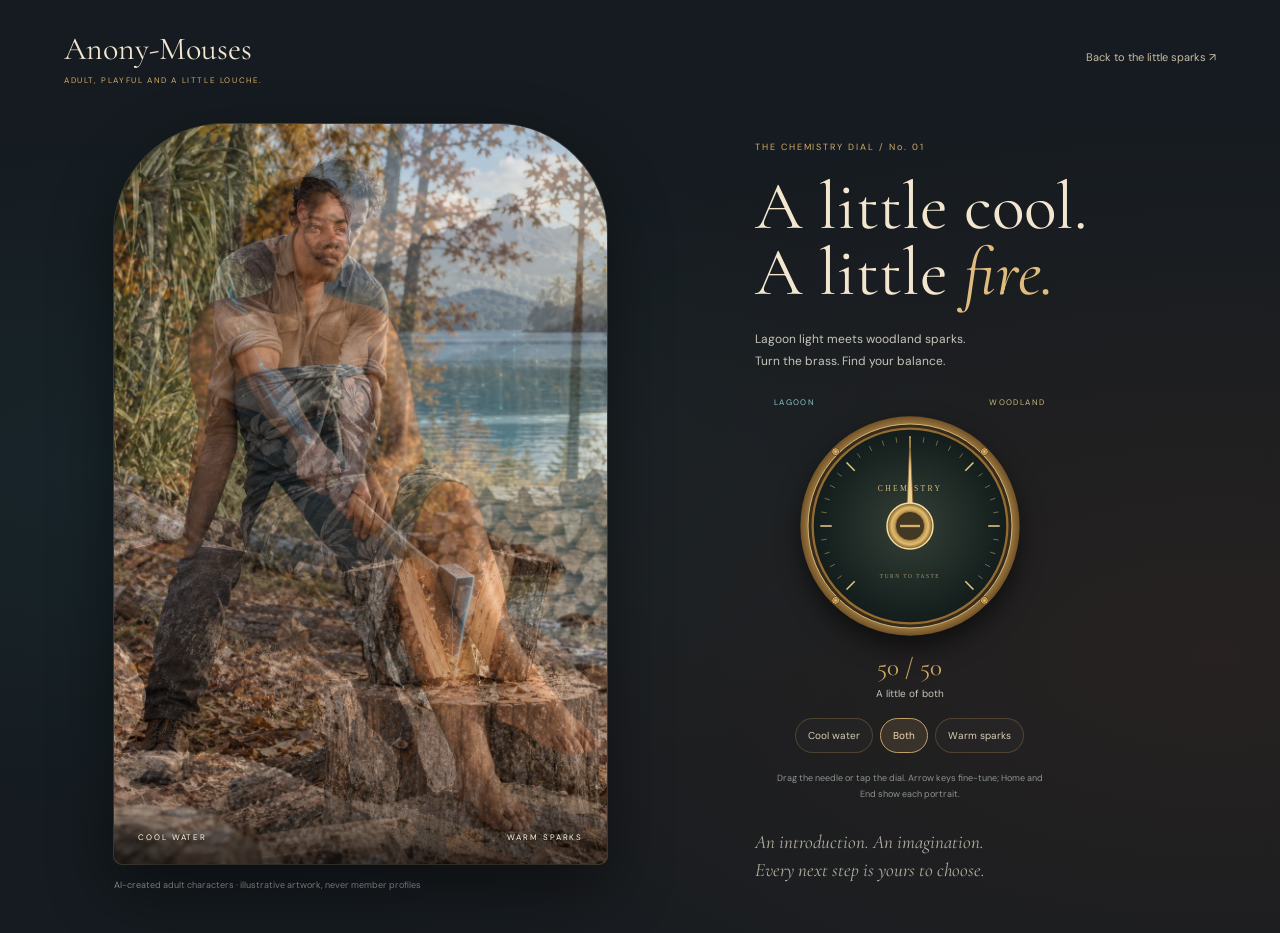
==== chemistry.html @ 714286c6 "Add interactive steampunk chemistry dial blending lagoon and cyber woodland artwork" ====
<!doctype html>
<html lang="en">
<head><meta charset="utf-8"><meta name="viewport" content="width=device-width,initial-scale=1"><meta name="theme-color" content="#151b20"><title>The chemistry dial — Anony-Mouses</title><meta name="description" content="Turn a brass dial to blend cool lagoon light and warm woodland sparks. An interactive artwork by Anony-Mouses."><link rel="stylesheet" href="chemistry.css?v=1"></head>
<body>
<header><a class="brand" href="index.html">Anony-Mouses<span>ADULT, PLAYFUL AND A LITTLE LOUCHE.</span></a><a class="back" href="index.html#explore">Back to the little sparks ↗</a></header>
<main>
<section class="art" aria-label="Interactive double exposure">
<div class="exposure" id="exposure" role="img" aria-label="An equal double exposure of a woman beside a Tahitian lagoon and a man splitting wood with a cyber-lit axe.">
<img class="portrait lagoon" src="assets/chemistry-lagoon.webp" alt="" width="1024" height="1536" fetchpriority="high">
<img class="portrait woodland" id="woodland" src="assets/chemistry-woodland.webp" alt="" width="1024" height="1536">
<div class="art-grain" aria-hidden="true"></div><div class="art-caption"><span>COOL WATER</span><span>WARM SPARKS</span></div>
</div>
<p class="image-note">AI-created adult characters · illustrative artwork, never member profiles</p>
</section>
<section class="controls" aria-labelledby="title"><p class="eyebrow">THE CHEMISTRY DIAL / No. 01</p><h1>A little cool.<br>A little <em>fire.</em></h1><p class="intro">Lagoon light meets woodland sparks.<br>Turn the brass. Find your balance.</p>
<div class="instrument">
<div class="instrument-label"><span>LAGOON</span><span>WOODLAND</span></div>
<div class="dial" id="dial" role="slider" aria-label="Portrait blend" aria-valuemin="0" aria-valuemax="100" aria-valuenow="50" aria-valuetext="50 percent lagoon, 50 percent woodland" tabindex="0">
<svg viewBox="0 0 300 300" aria-hidden="true"><defs><radialGradient id="brass"><stop stop-color="#e9ce86"/><stop offset=".55" stop-color="#ac7d36"/><stop offset=".8" stop-color="#dfbd70"/><stop offset="1" stop-color="#715025"/></radialGradient><radialGradient id="face"><stop stop-color="#344036"/><stop offset="1" stop-color="#121d1c"/></radialGradient></defs><circle cx="150" cy="150" r="143" fill="url(#brass)"/><circle cx="150" cy="150" r="133" fill="#372c1b" stroke="#eed494" stroke-width="1"/><circle cx="150" cy="150" r="127" fill="url(#face)" stroke="#956b32" stroke-width="3"/><g id="ticks"></g><text x="150" y="104" text-anchor="middle" class="dial-script">CHEMISTRY</text><text x="150" y="218" text-anchor="middle" class="dial-small">TURN TO TASTE</text><g id="needle"><path d="M145 150 L150 35 L155 150 Z" fill="#eed291" stroke="#8c622c"/><circle cx="150" cy="150" r="30" fill="url(#brass)" stroke="#f3dc9b" stroke-width="2"/><circle cx="150" cy="150" r="19" fill="#423824" stroke="#b68d47"/><path d="M137 150 H163" stroke="#d7b46c" stroke-width="3"/></g><g fill="url(#brass)" stroke="#684b26"><circle cx="53" cy="53" r="5"/><circle cx="247" cy="53" r="5"/><circle cx="53" cy="247" r="5"/><circle cx="247" cy="247" r="5"/></g></svg>
</div>
<output id="balance">50 / 50</output><p class="balance-label" id="blendName">A little of both</p>
<div class="presets" aria-label="Blend presets"><button type="button" data-blend="0">Cool water</button><button type="button" data-blend="50" aria-pressed="true">Both</button><button type="button" data-blend="100">Warm sparks</button></div>
<p class="hint" id="dialHelp">Drag the needle or tap the dial. Arrow keys fine-tune; Home and End show each portrait.</p>
</div>
<p class="footnote">An introduction. An imagination.<br>Every next step is yours to choose.</p>
</section>
</main><script src="chemistry.js?v=1"></script>
</body></html>
---- chemistry.css ----
@import url('https://fonts.googleapis.com/css2?family=Cormorant+Garamond:ital,wght@0,400;0,500;1,400&family=DM+Sans:wght@400;500;600&display=swap');
:root{color-scheme:dark;--ink:#151b20;--paper:#f2e6cf;--brass:#d2ac65;--mix:.5}*{box-sizing:border-box}body{margin:0;color:var(--paper);background:radial-gradient(ellipse at 12% 50%,#1d383d55,transparent 55%),radial-gradient(ellipse at 95% 70%,#56342344,transparent 60%),var(--ink);font-family:'DM Sans',sans-serif}a{color:inherit;text-decoration:none}header{max-width:1350px;margin:auto;padding:29px 5%;display:flex;align-items:center;justify-content:space-between;gap:20px}.brand{font:32px 'Cormorant Garamond',Georgia,serif;white-space:nowrap}.brand span{display:block;font:8px 'DM Sans',sans-serif;letter-spacing:.2em;color:var(--brass);margin-top:7px}.back{font-size:11px;color:#c8bca5}main{max-width:1230px;margin:0 auto;padding:10px 5% 32px;display:grid;grid-template-columns:minmax(0,1.15fr) minmax(290px,.85fr);gap:8%;align-items:center}.art{min-width:0}.exposure{aspect-ratio:2/3;position:relative;isolation:isolate;border-radius:110px 110px 8px 8px;overflow:hidden;box-shadow:0 25px 65px #0007,0 0 0 1px #d5b67444;background:#203237}.portrait{position:absolute;inset:0;width:100%;height:100%;object-fit:cover;display:block}.woodland{opacity:var(--mix)}.art-grain{position:absolute;inset:0;box-shadow:inset 0 -100px 80px -65px #000c;pointer-events:none}.art-caption{position:absolute;bottom:22px;left:24px;right:24px;display:flex;justify-content:space-between;font-size:8px;letter-spacing:.24em;color:#fff6dc;text-shadow:0 1px 6px #000}.image-note{font-size:9px;line-height:1.6;color:#9b9d97;margin-top:14px}.eyebrow{color:var(--brass);font-size:9px;letter-spacing:.22em;margin:0 0 20px}h1{font:clamp(43px,5.3vw,70px)/.98 'Cormorant Garamond',Georgia,serif;margin:0 0 22px;font-weight:400}h1 em{color:#dfbb7d;font-weight:400}.intro{font-size:12px;color:#c7c4b9;line-height:1.9;margin-bottom:24px}.instrument{max-width:310px;text-align:center}.instrument-label{display:flex;justify-content:space-between;font-size:8px;letter-spacing:.18em;color:#cbb680;margin:0 19px 4px}.instrument-label span:first-child{color:#8ac5ca}.dial{width:230px;margin:auto;touch-action:none;cursor:grab;border-radius:50%;filter:drop-shadow(0 12px 12px #0008);outline-offset:5px;user-select:none}.dial:active{cursor:grabbing}.dial:focus-visible{outline:2px solid #82d3d8}.dial svg{display:block;width:100%}.dial-script{fill:#d7bc80;font:10px Georgia,serif;letter-spacing:3px}.dial-small{fill:#a59972;font:7px Georgia,serif;letter-spacing:2px}#needle{transform:rotate(0deg);transform-origin:150px 150px}output{display:block;font:25px 'Cormorant Garamond',Georgia,serif;color:var(--brass);margin-top:11px}.balance-label{font-size:10px;color:#c7c4b9;margin:5px 0 18px}.presets{display:flex;gap:7px;justify-content:center}button{font:10px 'DM Sans',sans-serif;cursor:pointer;border:1px solid #ae88534d;border-radius:30px;padding:10px 12px;background:#ffffff05;color:#d8ccb3}button[aria-pressed=true]{background:#bb945c29;color:#f4dab0;border-color:#c1a06b}button:focus-visible{outline:2px solid #8acbd1;outline-offset:3px}.hint{font-size:9px;line-height:1.8;color:#8c948f;max-width:270px;margin:17px auto 0}.footnote{font:italic 19px/1.5 'Cormorant Garamond',Georgia,serif;color:#b2ad9f;margin:25px 0 0}@media(min-width:1000px){main{max-width:1180px}.exposure{max-height:calc(100vh - 160px);width:auto;max-width:100%;aspect-ratio:2/3}}@media(max-width:700px){header{padding:22px 6%}.brand{font-size:26px}.brand span{font-size:6px}.back{font-size:9px;max-width:90px;text-align:right;line-height:1.6}main{display:block;padding:8px 7% 35px}.exposure{border-radius:85px 85px 6px 6px;max-width:460px;margin:auto}.image-note{text-align:center}.controls{padding-top:27px;text-align:center}.instrument{margin:auto}h1{font-size:49px}.intro{margin-bottom:23px}.footnote{font-size:18px}.dial{width:215px}}@media(prefers-reduced-motion:reduce){*{scroll-behavior:auto!important}}
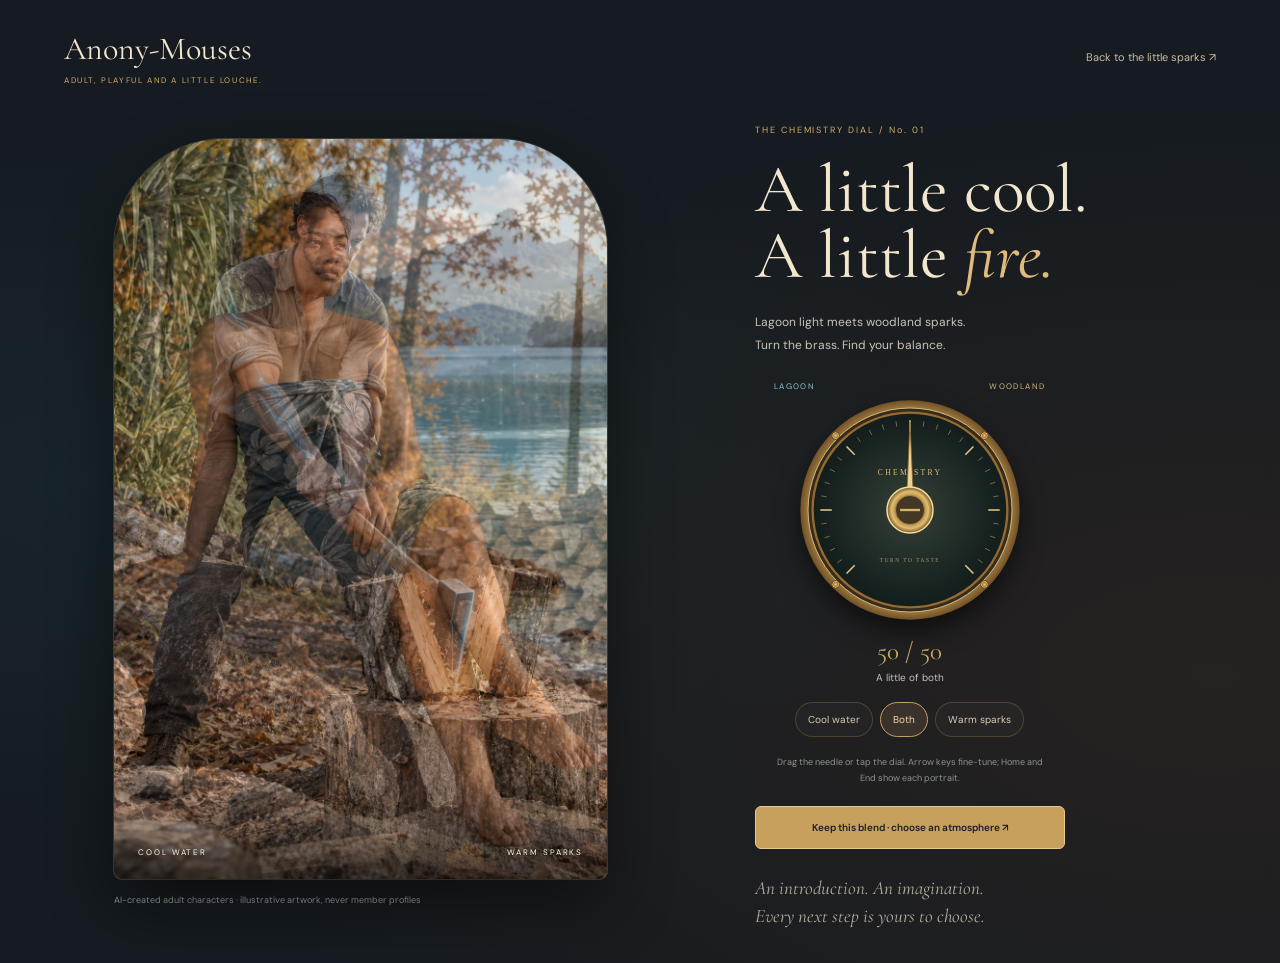
==== commit c117928b: "Add chosen atmospheres after portrait blending with gentle pink blue and pastel pulses" ====
--- a/chemistry.html
+++ b/chemistry.html
@@ -1,6 +1,6 @@
 <!doctype html>
 <html lang="en">
-<head><meta charset="utf-8"><meta name="viewport" content="width=device-width,initial-scale=1"><meta name="theme-color" content="#151b20"><title>The chemistry dial — Anony-Mouses</title><meta name="description" content="Turn a brass dial to blend cool lagoon light and warm woodland sparks. An interactive artwork by Anony-Mouses."><link rel="stylesheet" href="chemistry.css?v=1"></head>
+<head><meta charset="utf-8"><meta name="viewport" content="width=device-width,initial-scale=1"><meta name="theme-color" content="#151b20"><title>The chemistry dial — Anony-Mouses</title><meta name="description" content="Turn a brass dial to blend cool lagoon light and warm woodland sparks. An interactive artwork by Anony-Mouses."><link rel="stylesheet" href="chemistry.css?v=2"></head>
 <body>
 <header><a class="brand" href="index.html">Anony-Mouses<span>ADULT, PLAYFUL AND A LITTLE LOUCHE.</span></a><a class="back" href="index.html#explore">Back to the little sparks ↗</a></header>
 <main>
@@ -8,11 +8,11 @@
 <div class="exposure" id="exposure" role="img" aria-label="An equal double exposure of a woman beside a Tahitian lagoon and a man splitting wood with a cyber-lit axe.">
 <img class="portrait lagoon" src="assets/chemistry-lagoon.webp" alt="" width="1024" height="1536" fetchpriority="high">
 <img class="portrait woodland" id="woodland" src="assets/chemistry-woodland.webp" alt="" width="1024" height="1536">
-<div class="art-grain" aria-hidden="true"></div><div class="art-caption"><span>COOL WATER</span><span>WARM SPARKS</span></div>
+<div class="mood-wash" aria-hidden="true"></div><div class="art-grain" aria-hidden="true"></div><div class="art-caption"><span>COOL WATER</span><span>WARM SPARKS</span></div>
 </div>
 <p class="image-note">AI-created adult characters · illustrative artwork, never member profiles</p>
 </section>
-<section class="controls" aria-labelledby="title"><p class="eyebrow">THE CHEMISTRY DIAL / No. 01</p><h1>A little cool.<br>A little <em>fire.</em></h1><p class="intro">Lagoon light meets woodland sparks.<br>Turn the brass. Find your balance.</p>
+<section class="controls" aria-labelledby="title"><div id="composeScene"><p class="eyebrow">THE CHEMISTRY DIAL / No. 01</p><h1 id="title">A little cool.<br>A little <em>fire.</em></h1><p class="intro">Lagoon light meets woodland sparks.<br>Turn the brass. Find your balance.</p>
 <div class="instrument">
 <div class="instrument-label"><span>LAGOON</span><span>WOODLAND</span></div>
 <div class="dial" id="dial" role="slider" aria-label="Portrait blend" aria-valuemin="0" aria-valuemax="100" aria-valuenow="50" aria-valuetext="50 percent lagoon, 50 percent woodland" tabindex="0">
@@ -21,8 +21,20 @@
 <output id="balance">50 / 50</output><p class="balance-label" id="blendName">A little of both</p>
 <div class="presets" aria-label="Blend presets"><button type="button" data-blend="0">Cool water</button><button type="button" data-blend="50" aria-pressed="true">Both</button><button type="button" data-blend="100">Warm sparks</button></div>
 <p class="hint" id="dialHelp">Drag the needle or tap the dial. Arrow keys fine-tune; Home and End show each portrait.</p>
+<button class="set-scene" id="setScene" type="button">Keep this blend · choose an atmosphere ↗</button>
+</div></div>
+<section id="atmosphere" hidden aria-labelledby="moodTitle">
+<p class="eyebrow">YOUR BLEND. YOUR ATMOSPHERE.</p><h2 id="moodTitle" tabindex="-1">How shall it <em>feel?</em></h2><p class="intro" id="moodIntro">Choose the colours and pace that suit you.</p>
+<div class="mood-options" aria-label="Choose an atmosphere">
+<button type="button" data-mood="sub-male" aria-pressed="false"><span class="swatch pink" aria-hidden="true"></span><span><strong>Submissive man</strong><small>Light pink · a very slow pulse</small></span></button>
+<button type="button" data-mood="dom-female" aria-pressed="false"><span class="swatch blue" aria-hidden="true"></span><span><strong>Dominant woman</strong><small>Deep blue · a slow, steady pulse</small></span></button>
+<button type="button" data-mood="trad-fem" aria-pressed="false"><span class="swatch pastel" aria-hidden="true"></span><span><strong>Traditional femininity</strong><small>Warm pastels · a gentle glow</small></span></button>
 </div>
+<p class="mood-status" id="moodStatus" role="status">Choose an atmosphere to begin.</p>
+<div class="scene-actions"><button type="button" id="editBlend">← Adjust the blend</button><button type="button" id="pauseGlow" aria-pressed="false" hidden>Pause glow</button></div>
+<p class="hint">Any atmosphere is yours to choose. This changes the artwork only; it does not set a profile, partner preference or permission.</p>
+</section>
 <p class="footnote">An introduction. An imagination.<br>Every next step is yours to choose.</p>
 </section>
-</main><script src="chemistry.js?v=1"></script>
+</main><script src="chemistry.js?v=2"></script>
 </body></html>
--- a/chemistry.css
+++ b/chemistry.css
@@ -1,2 +1,5 @@
 @import url('https://fonts.googleapis.com/css2?family=Cormorant+Garamond:ital,wght@0,400;0,500;1,400&family=DM+Sans:wght@400;500;600&display=swap');
 :root{color-scheme:dark;--ink:#151b20;--paper:#f2e6cf;--brass:#d2ac65;--mix:.5}*{box-sizing:border-box}body{margin:0;color:var(--paper);background:radial-gradient(ellipse at 12% 50%,#1d383d55,transparent 55%),radial-gradient(ellipse at 95% 70%,#56342344,transparent 60%),var(--ink);font-family:'DM Sans',sans-serif}a{color:inherit;text-decoration:none}header{max-width:1350px;margin:auto;padding:29px 5%;display:flex;align-items:center;justify-content:space-between;gap:20px}.brand{font:32px 'Cormorant Garamond',Georgia,serif;white-space:nowrap}.brand span{display:block;font:8px 'DM Sans',sans-serif;letter-spacing:.2em;color:var(--brass);margin-top:7px}.back{font-size:11px;color:#c8bca5}main{max-width:1230px;margin:0 auto;padding:10px 5% 32px;display:grid;grid-template-columns:minmax(0,1.15fr) minmax(290px,.85fr);gap:8%;align-items:center}.art{min-width:0}.exposure{aspect-ratio:2/3;position:relative;isolation:isolate;border-radius:110px 110px 8px 8px;overflow:hidden;box-shadow:0 25px 65px #0007,0 0 0 1px #d5b67444;background:#203237}.portrait{position:absolute;inset:0;width:100%;height:100%;object-fit:cover;display:block}.woodland{opacity:var(--mix)}.art-grain{position:absolute;inset:0;box-shadow:inset 0 -100px 80px -65px #000c;pointer-events:none}.art-caption{position:absolute;bottom:22px;left:24px;right:24px;display:flex;justify-content:space-between;font-size:8px;letter-spacing:.24em;color:#fff6dc;text-shadow:0 1px 6px #000}.image-note{font-size:9px;line-height:1.6;color:#9b9d97;margin-top:14px}.eyebrow{color:var(--brass);font-size:9px;letter-spacing:.22em;margin:0 0 20px}h1{font:clamp(43px,5.3vw,70px)/.98 'Cormorant Garamond',Georgia,serif;margin:0 0 22px;font-weight:400}h1 em{color:#dfbb7d;font-weight:400}.intro{font-size:12px;color:#c7c4b9;line-height:1.9;margin-bottom:24px}.instrument{max-width:310px;text-align:center}.instrument-label{display:flex;justify-content:space-between;font-size:8px;letter-spacing:.18em;color:#cbb680;margin:0 19px 4px}.instrument-label span:first-child{color:#8ac5ca}.dial{width:230px;margin:auto;touch-action:none;cursor:grab;border-radius:50%;filter:drop-shadow(0 12px 12px #0008);outline-offset:5px;user-select:none}.dial:active{cursor:grabbing}.dial:focus-visible{outline:2px solid #82d3d8}.dial svg{display:block;width:100%}.dial-script{fill:#d7bc80;font:10px Georgia,serif;letter-spacing:3px}.dial-small{fill:#a59972;font:7px Georgia,serif;letter-spacing:2px}#needle{transform:rotate(0deg);transform-origin:150px 150px}output{display:block;font:25px 'Cormorant Garamond',Georgia,serif;color:var(--brass);margin-top:11px}.balance-label{font-size:10px;color:#c7c4b9;margin:5px 0 18px}.presets{display:flex;gap:7px;justify-content:center}button{font:10px 'DM Sans',sans-serif;cursor:pointer;border:1px solid #ae88534d;border-radius:30px;padding:10px 12px;background:#ffffff05;color:#d8ccb3}button[aria-pressed=true]{background:#bb945c29;color:#f4dab0;border-color:#c1a06b}button:focus-visible{outline:2px solid #8acbd1;outline-offset:3px}.hint{font-size:9px;line-height:1.8;color:#8c948f;max-width:270px;margin:17px auto 0}.footnote{font:italic 19px/1.5 'Cormorant Garamond',Georgia,serif;color:#b2ad9f;margin:25px 0 0}@media(min-width:1000px){main{max-width:1180px}.exposure{max-height:calc(100vh - 160px);width:auto;max-width:100%;aspect-ratio:2/3}}@media(max-width:700px){header{padding:22px 6%}.brand{font-size:26px}.brand span{font-size:6px}.back{font-size:9px;max-width:90px;text-align:right;line-height:1.6}main{display:block;padding:8px 7% 35px}.exposure{border-radius:85px 85px 6px 6px;max-width:460px;margin:auto}.image-note{text-align:center}.controls{padding-top:27px;text-align:center}.instrument{margin:auto}h1{font-size:49px}.intro{margin-bottom:23px}.footnote{font-size:18px}.dial{width:215px}}@media(prefers-reduced-motion:reduce){*{scroll-behavior:auto!important}}
+
+/* Atmospheres are explicit visual choices, independent of the portrait blend. */
+[hidden]{display:none!important}.set-scene{margin-top:20px;border-radius:6px;background:#c7a05c;color:#182022;border-color:#e8c98d;padding:13px 16px;font-weight:600;width:100%;line-height:1.5}.set-scene:hover{background:#e3bf7f}h2{font:400 clamp(43px,4.7vw,65px)/1.03 'Cormorant Garamond',Georgia,serif;margin:0 0 19px}h2 em{font-weight:400;color:var(--mood-accent,#dfbb7d)}.mood-options{display:grid;gap:10px}.mood-options button{display:flex;align-items:center;gap:13px;text-align:left;border-radius:12px;padding:16px;background:#ffffff04;min-height:75px}.mood-options strong{display:block;font-size:12px;font-weight:500;color:#f4ebdd}.mood-options small{display:block;font-size:10px;margin-top:6px;color:#bbbdb6}.swatch{width:27px;height:27px;flex:0 0 27px;border-radius:50%;box-shadow:0 0 18px #ffffff12}.pink{background:radial-gradient(circle at 30% 30%,#ffe3ef,#d685aa)}.blue{background:radial-gradient(circle at 30% 30%,#b9dfff,#326bd1)}.pastel{background:linear-gradient(135deg,#f3dbb8,#e7afbb,#bfc6ba)}.mood-options button[aria-pressed=true]{border-color:var(--mood-accent);background:rgba(var(--aura),.14)}.mood-status{font-size:10px;color:var(--mood-accent,#c6b992);line-height:1.8;min-height:36px;margin:17px 0 10px}.scene-actions{display:flex;flex-wrap:wrap;gap:9px}.scene-actions button{padding:11px 13px}#atmosphere .hint{max-width:none;margin:19px 0 0;text-align:left}body[data-mood]{--pulse:18s;--mood-accent:#f5c2d8;--aura:222,129,173;background:radial-gradient(ellipse at 5% 40%,rgba(var(--aura),.28),transparent 65%),radial-gradient(ellipse at 95% 80%,rgba(var(--aura),.18),transparent 60%),#221923}body[data-mood=dom-female]{--pulse:14s;--mood-accent:#acd3ff;--aura:69,125,241;background:radial-gradient(ellipse at 5% 40%,rgba(var(--aura),.3),transparent 65%),radial-gradient(ellipse at 95% 80%,#173f7655,transparent 60%),#0e192c}body[data-mood=trad-fem]{--pulse:22s;--mood-accent:#f1d0b1;--aura:231,181,150;background:radial-gradient(ellipse at 5% 40%,#c5998055,transparent 65%),radial-gradient(ellipse at 95% 70%,#b18a9c44,transparent 60%),#292326}.mood-wash{position:absolute;inset:0;pointer-events:none;opacity:0;mix-blend-mode:soft-light}body[data-mood] .mood-wash{opacity:.24;background:linear-gradient(140deg,rgba(var(--aura),.9),transparent 55%,rgba(var(--aura),.5));animation:mood-breath var(--pulse) ease-in-out infinite}body[data-mood] .exposure{animation:mood-halo var(--pulse) ease-in-out infinite}body[data-mood=trad-fem] .mood-wash{background:linear-gradient(135deg,#f2d7ac,transparent 45%,#d1a8bd)}body[data-mood] .eyebrow,body[data-mood] .footnote{color:var(--mood-accent)}.glow-paused .mood-wash,.glow-paused .exposure{animation-play-state:paused!important}@keyframes mood-breath{0%,100%{opacity:.16}50%{opacity:.38}}@keyframes mood-halo{0%,100%{box-shadow:0 25px 65px #0007,0 0 0 1px rgba(var(--aura),.35),0 0 28px rgba(var(--aura),.1)}50%{box-shadow:0 25px 65px #0007,0 0 0 1px rgba(var(--aura),.8),0 0 65px rgba(var(--aura),.32)}}@media(max-width:700px){.scene-chosen main{display:flex;flex-direction:column}.scene-chosen .art{width:100%}.scene-chosen .controls{order:-1;width:100%;padding:10px 0 28px}.scene-chosen .mood-options{grid-template-columns:1fr}.scene-chosen #atmosphere .hint{text-align:center}.scene-chosen .scene-actions{justify-content:center}.scene-chosen .footnote{display:none}}@media(prefers-reduced-motion:reduce){body[data-mood] .exposure,body[data-mood] .mood-wash{animation:none!important}body[data-mood] .mood-wash{opacity:.24}}
